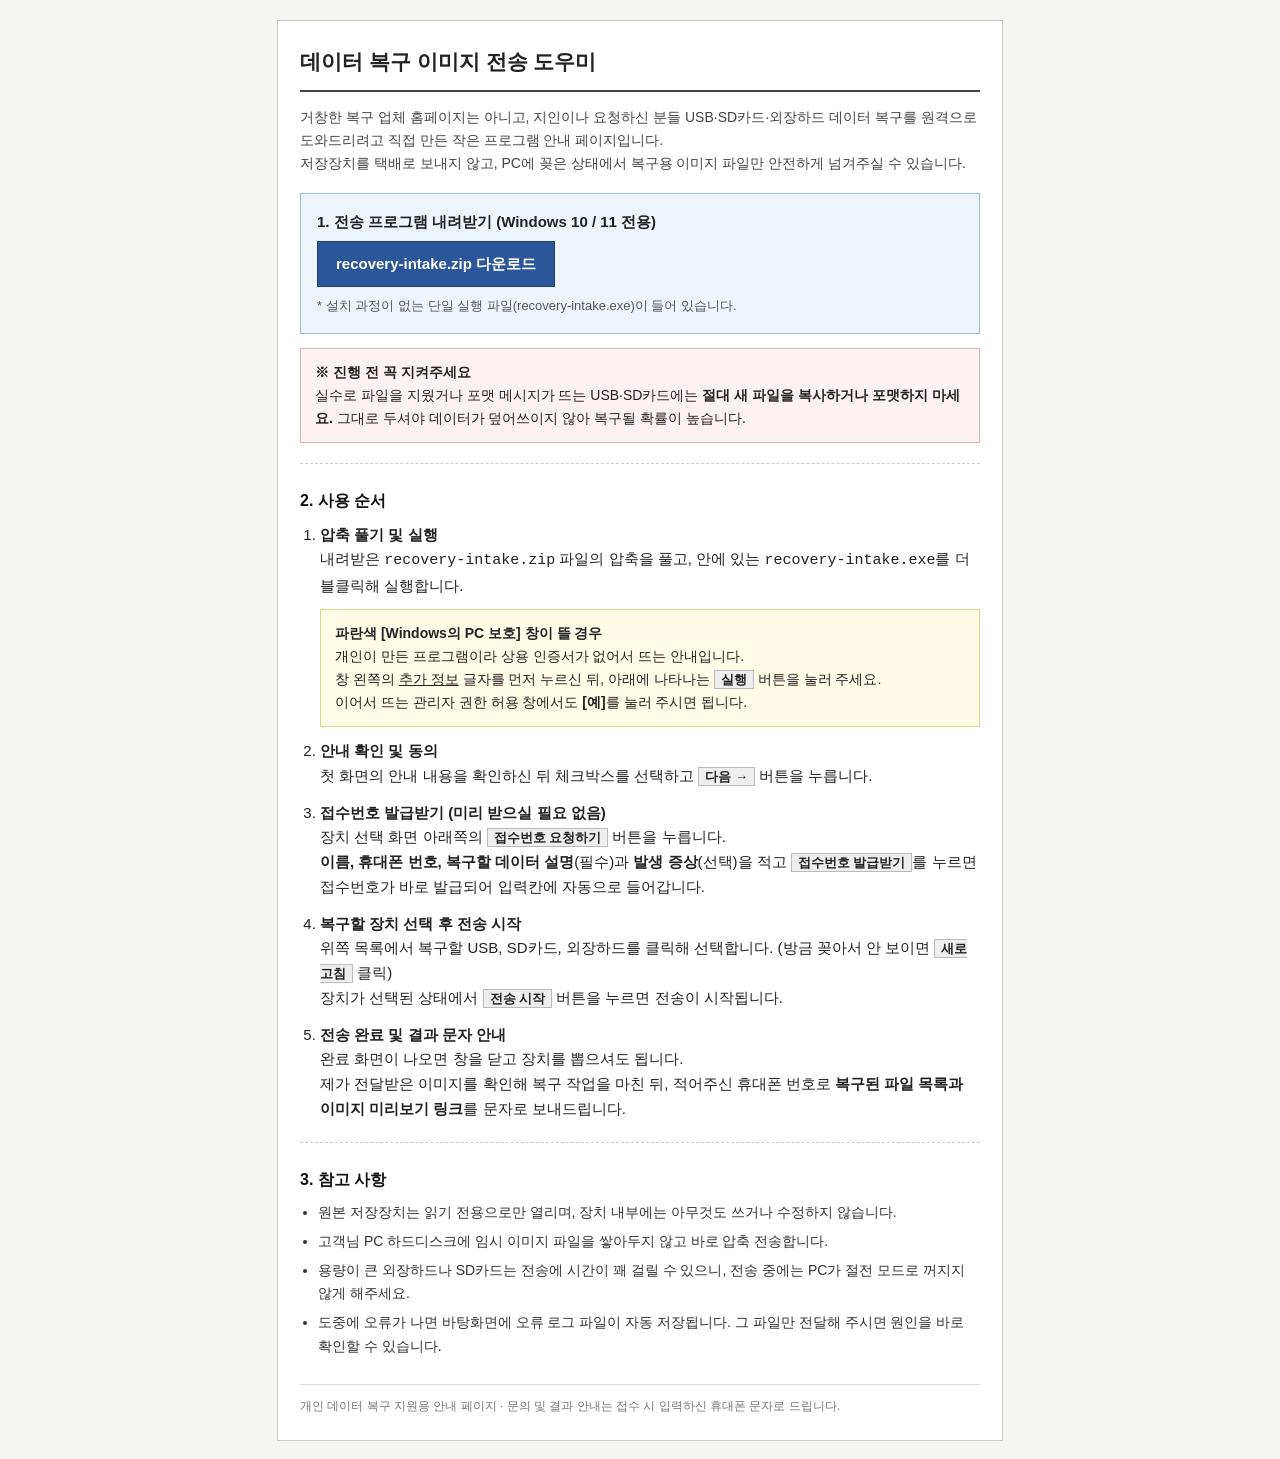
==== index.html @ f495b455 "Update index.html" ====
<!DOCTYPE html>
<html lang="ko">
<head>
  <meta charset="UTF-8">
  <meta name="viewport" content="width=device-width, initial-scale=1.0">
  <title>데이터 복구 이미지 전송 도우미 안내</title>
  <style>
    body {
      font-family: "Malgun Gothic", "맑은 고딕", Dotum, sans-serif;
      font-size: 15px;
      line-height: 1.65;
      color: #222222;
      background-color: #f4f4f0;
      margin: 0;
      padding: 20px 12px;
    }
    .wrap {
      max-width: 680px;
      margin: 0 auto;
      background-color: #ffffff;
      border: 1px solid #cccccc;
      padding: 24px 22px;
    }
    h1 {
      font-size: 21px;
      margin: 0 0 8px 0;
      padding-bottom: 10px;
      border-bottom: 2px solid #444444;
    }
    .intro {
      color: #444444;
      font-size: 14px;
      margin-bottom: 18px;
    }
    h2 {
      font-size: 16px;
      margin: 24px 0 8px 0;
      color: #111111;
    }
    hr {
      border: 0;
      border-top: 1px dashed #cccccc;
      margin: 20px 0;
    }
    .dl-box {
      background-color: #eef4fb;
      border: 1px solid #9dbce0;
      padding: 16px;
      margin: 14px 0;
    }
    .dl-btn {
      display: inline-block;
      background-color: #2b579a;
      color: #ffffff;
      text-decoration: none;
      font-weight: bold;
      padding: 10px 18px;
      border: 1px solid #1e3f72;
      margin-top: 6px;
    }
    .dl-btn:hover {
      background-color: #1e3f72;
    }
    .dl-meta {
      font-size: 13px;
      color: #555555;
      margin-top: 8px;
    }
    ol.steps {
      padding-left: 20px;
      margin: 8px 0;
    }
    ol.steps > li {
      margin-bottom: 12px;
    }
    .memo-box {
      background-color: #fffbe6;
      border: 1px solid #e0d38c;
      padding: 12px 14px;
      font-size: 14px;
      margin: 10px 0;
    }
    .warn-box {
      background-color: #fdf2f2;
      border: 1px solid #e0b4b4;
      padding: 12px 14px;
      font-size: 14px;
      margin: 12px 0;
    }
    .btn-name {
      background-color: #eeeeee;
      border: 1px solid #bbbbbb;
      padding: 1px 6px;
      font-size: 13px;
      font-weight: bold;
    }
    ul.notes {
      padding-left: 18px;
      margin: 6px 0;
      font-size: 14px;
      color: #333333;
    }
    ul.notes li {
      margin-bottom: 6px;
    }
    .footer {
      margin-top: 26px;
      padding-top: 12px;
      border-top: 1px solid #dddddd;
      font-size: 12px;
      color: #777777;
    }
  </style>
</head>
<body>
  <div class="wrap">
    <h1>데이터 복구 이미지 전송 도우미</h1>
    <p class="intro">
      거창한 복구 업체 홈페이지는 아니고, 지인이나 요청하신 분들 USB·SD카드·외장하드 데이터 복구를
      원격으로 도와드리려고 직접 만든 작은 프로그램 안내 페이지입니다.<br>
      저장장치를 택배로 보내지 않고, PC에 꽂은 상태에서 복구용 이미지 파일만 안전하게 넘겨주실 수 있습니다.
    </p>

    <div class="dl-box">
      <strong>1. 전송 프로그램 내려받기 (Windows 10 / 11 전용)</strong><br>
      <a id="download-link" class="dl-btn" href="#">recovery-intake.zip 다운로드</a>
      <div class="dl-meta">
        * 설치 과정이 없는 단일 실행 파일(recovery-intake.exe)이 들어 있습니다.
      </div>
    </div>

    <div class="warn-box">
      <strong>※ 진행 전 꼭 지켜주세요</strong><br>
      실수로 파일을 지웠거나 포맷 메시지가 뜨는 USB·SD카드에는 <strong>절대 새 파일을 복사하거나 포맷하지 마세요.</strong>
      그대로 두셔야 데이터가 덮어쓰이지 않아 복구될 확률이 높습니다.
    </div>

    <hr>

    <h2>2. 사용 순서</h2>
    <ol class="steps">
      <li>
        <strong>압축 풀기 및 실행</strong><br>
        내려받은 <code>recovery-intake.zip</code> 파일의 압축을 풀고, 안에 있는 <code>recovery-intake.exe</code>를 더블클릭해 실행합니다.
        <div class="memo-box">
          <strong>파란색 [Windows의 PC 보호] 창이 뜰 경우</strong><br>
          개인이 만든 프로그램이라 상용 인증서가 없어서 뜨는 안내입니다.<br>
          창 왼쪽의 <u>추가 정보</u> 글자를 먼저 누르신 뒤, 아래에 나타나는 <span class="btn-name">실행</span> 버튼을 눌러 주세요.<br>
          이어서 뜨는 관리자 권한 허용 창에서도 <strong>[예]</strong>를 눌러 주시면 됩니다.
        </div>
      </li>
      <li>
        <strong>안내 확인 및 동의</strong><br>
        첫 화면의 안내 내용을 확인하신 뒤 체크박스를 선택하고 <span class="btn-name">다음 →</span> 버튼을 누릅니다.
      </li>
      <li>
        <strong>접수번호 발급받기 (미리 받으실 필요 없음)</strong><br>
        장치 선택 화면 아래쪽의 <span class="btn-name">접수번호 요청하기</span> 버튼을 누릅니다.<br>
        <strong>이름, 휴대폰 번호, 복구할 데이터 설명</strong>(필수)과 <strong>발생 증상</strong>(선택)을 적고
        <span class="btn-name">접수번호 발급받기</span>를 누르면 접수번호가 바로 발급되어 입력칸에 자동으로 들어갑니다.
      </li>
      <li>
        <strong>복구할 장치 선택 후 전송 시작</strong><br>
        위쪽 목록에서 복구할 USB, SD카드, 외장하드를 클릭해 선택합니다. (방금 꽂아서 안 보이면 <span class="btn-name">새로고침</span> 클릭)<br>
        장치가 선택된 상태에서 <span class="btn-name">전송 시작</span> 버튼을 누르면 전송이 시작됩니다.
      </li>
      <li>
        <strong>전송 완료 및 결과 문자 안내</strong><br>
        완료 화면이 나오면 창을 닫고 장치를 뽑으셔도 됩니다.<br>
        제가 전달받은 이미지를 확인해 복구 작업을 마친 뒤, 적어주신 휴대폰 번호로
        <strong>복구된 파일 목록과 이미지 미리보기 링크</strong>를 문자로 보내드립니다.
      </li>
    </ol>

    <hr>

    <h2>3. 참고 사항</h2>
    <ul class="notes">
      <li>원본 저장장치는 읽기 전용으로만 열리며, 장치 내부에는 아무것도 쓰거나 수정하지 않습니다.</li>
      <li>고객님 PC 하드디스크에 임시 이미지 파일을 쌓아두지 않고 바로 압축 전송합니다.</li>
      <li>용량이 큰 외장하드나 SD카드는 전송에 시간이 꽤 걸릴 수 있으니, 전송 중에는 PC가 절전 모드로 꺼지지 않게 해주세요.</li>
      <li>도중에 오류가 나면 바탕화면에 오류 로그 파일이 자동 저장됩니다. 그 파일만 전달해 주시면 원인을 바로 확인할 수 있습니다.</li>
    </ul>

    <div class="footer">
      개인 데이터 복구 지원용 안내 페이지 · 문의 및 결과 안내는 접수 시 입력하신 휴대폰 문자로 드립니다.
    </div>
  </div>

  <script>
    // GitHub Releases 직링크 주소를 아래에 입력하세요.
    // releases/latest/download/recovery-intake.zip 형식을 쓰면 새 릴리즈를 올릴 때마다 자동 반영됩니다.
    const DOWNLOAD_URL = "https://github.com/whalsrb100/recovery-intake/release/recovery-intake.zip";

    const dlLink = document.getElementById("download-link");
    if (dlLink && DOWNLOAD_URL) {
      dlLink.href = DOWNLOAD_URL;
    }
  </script>
</body>
</html>
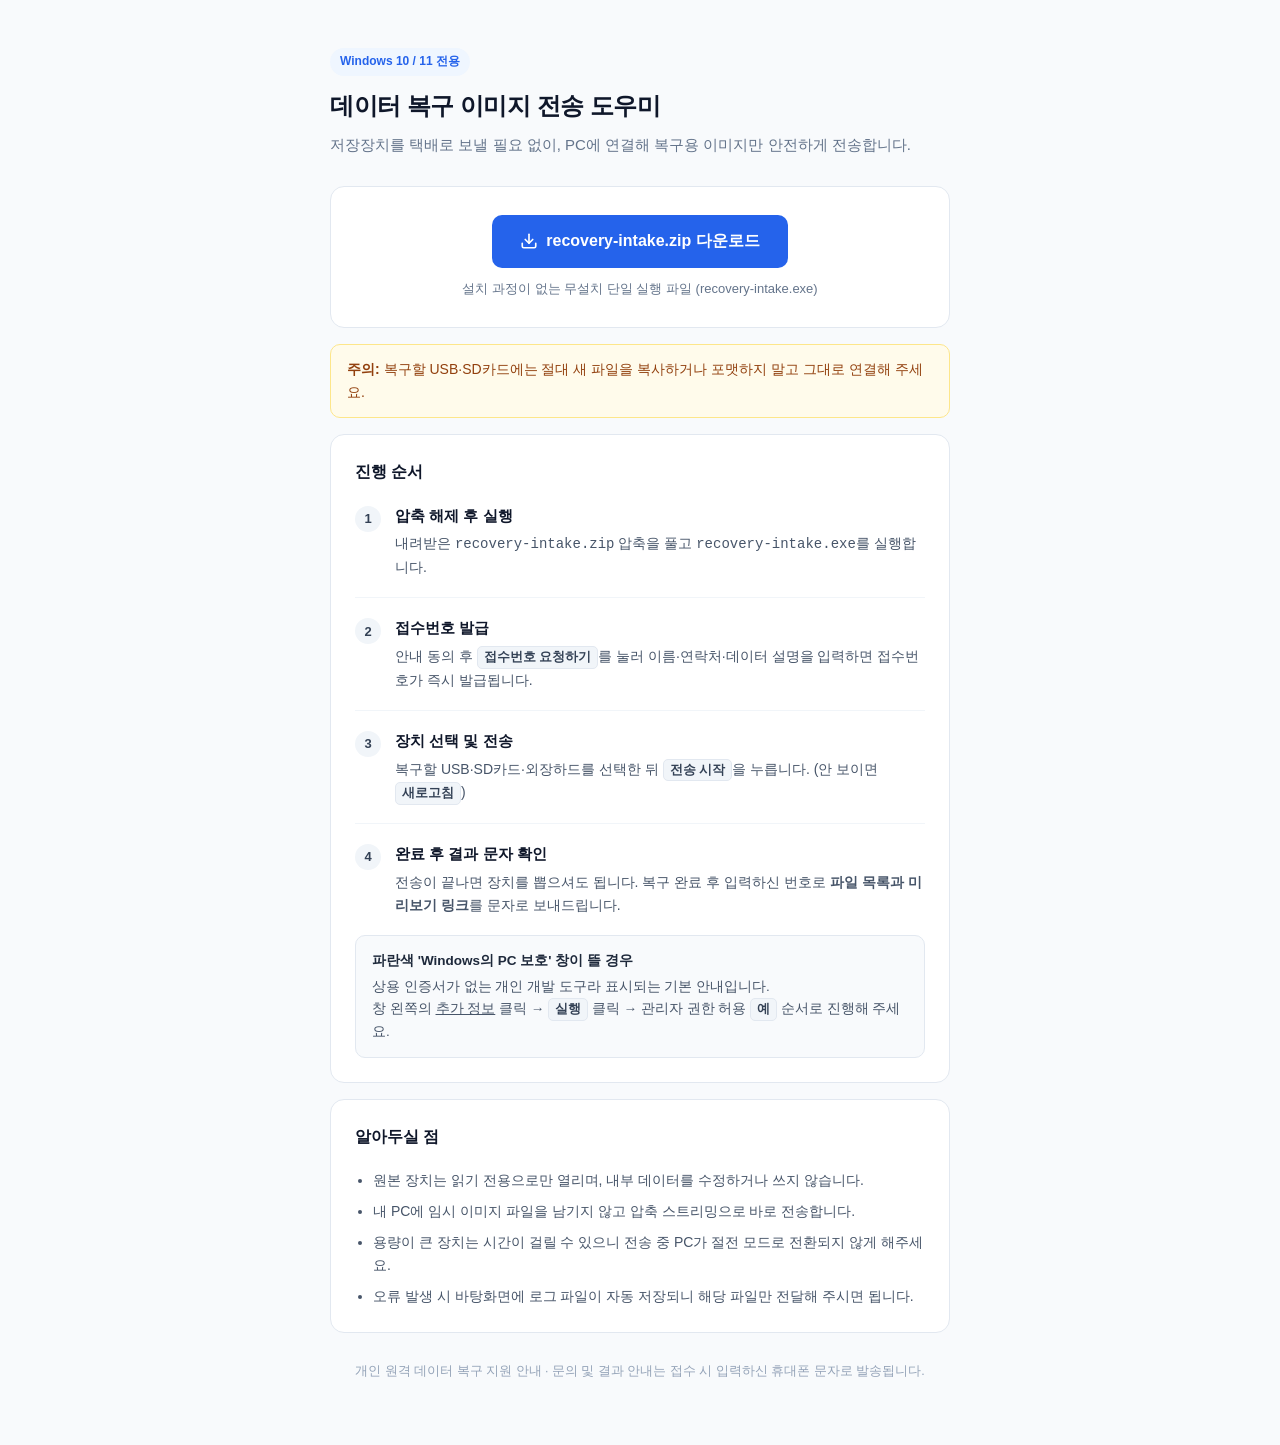
==== commit 48053047: "Update index.html" ====
--- a/index.html
+++ b/index.html
@@ -3,199 +3,87 @@
 <head>
   <meta charset="UTF-8">
   <meta name="viewport" content="width=device-width, initial-scale=1.0">
-  <title>데이터 복구 이미지 전송 도우미 안내</title>
-  <style>
-    body {
-      font-family: "Malgun Gothic", "맑은 고딕", Dotum, sans-serif;
-      font-size: 15px;
-      line-height: 1.65;
-      color: #222222;
-      background-color: #f4f4f0;
-      margin: 0;
-      padding: 20px 12px;
-    }
-    .wrap {
-      max-width: 680px;
-      margin: 0 auto;
-      background-color: #ffffff;
-      border: 1px solid #cccccc;
-      padding: 24px 22px;
-    }
-    h1 {
-      font-size: 21px;
-      margin: 0 0 8px 0;
-      padding-bottom: 10px;
-      border-bottom: 2px solid #444444;
-    }
-    .intro {
-      color: #444444;
-      font-size: 14px;
-      margin-bottom: 18px;
-    }
-    h2 {
-      font-size: 16px;
-      margin: 24px 0 8px 0;
-      color: #111111;
-    }
-    hr {
-      border: 0;
-      border-top: 1px dashed #cccccc;
-      margin: 20px 0;
-    }
-    .dl-box {
-      background-color: #eef4fb;
-      border: 1px solid #9dbce0;
-      padding: 16px;
-      margin: 14px 0;
-    }
-    .dl-btn {
-      display: inline-block;
-      background-color: #2b579a;
-      color: #ffffff;
-      text-decoration: none;
-      font-weight: bold;
-      padding: 10px 18px;
-      border: 1px solid #1e3f72;
-      margin-top: 6px;
-    }
-    .dl-btn:hover {
-      background-color: #1e3f72;
-    }
-    .dl-meta {
-      font-size: 13px;
-      color: #555555;
-      margin-top: 8px;
-    }
-    ol.steps {
-      padding-left: 20px;
-      margin: 8px 0;
-    }
-    ol.steps > li {
-      margin-bottom: 12px;
-    }
-    .memo-box {
-      background-color: #fffbe6;
-      border: 1px solid #e0d38c;
-      padding: 12px 14px;
-      font-size: 14px;
-      margin: 10px 0;
-    }
-    .warn-box {
-      background-color: #fdf2f2;
-      border: 1px solid #e0b4b4;
-      padding: 12px 14px;
-      font-size: 14px;
-      margin: 12px 0;
-    }
-    .btn-name {
-      background-color: #eeeeee;
-      border: 1px solid #bbbbbb;
-      padding: 1px 6px;
-      font-size: 13px;
-      font-weight: bold;
-    }
-    ul.notes {
-      padding-left: 18px;
-      margin: 6px 0;
-      font-size: 14px;
-      color: #333333;
-    }
-    ul.notes li {
-      margin-bottom: 6px;
-    }
-    .footer {
-      margin-top: 26px;
-      padding-top: 12px;
-      border-top: 1px solid #dddddd;
-      font-size: 12px;
-      color: #777777;
-    }
-  </style>
+  <title>데이터 복구 이미지 전송 도우미</title>
+  <link rel="stylesheet" href="style.css?v=1">
+  <script src="app.js?v=1" defer></script>
 </head>
 <body>
-  <div class="wrap">
-    <h1>데이터 복구 이미지 전송 도우미</h1>
-    <p class="intro">
-      거창한 복구 업체 홈페이지는 아니고, 지인이나 요청하신 분들 USB·SD카드·외장하드 데이터 복구를
-      원격으로 도와드리려고 직접 만든 작은 프로그램 안내 페이지입니다.<br>
-      저장장치를 택배로 보내지 않고, PC에 꽂은 상태에서 복구용 이미지 파일만 안전하게 넘겨주실 수 있습니다.
-    </p>
+  <div class="container">
+    <header class="header">
+      <span class="badge">Windows 10 / 11 전용</span>
+      <h1>데이터 복구 이미지 전송 도우미</h1>
+      <p class="subtitle">저장장치를 택배로 보낼 필요 없이, PC에 연결해 복구용 이미지만 안전하게 전송합니다.</p>
+    </header>
 
-    <div class="dl-box">
-      <strong>1. 전송 프로그램 내려받기 (Windows 10 / 11 전용)</strong><br>
-      <a id="download-link" class="dl-btn" href="#">recovery-intake.zip 다운로드</a>
-      <div class="dl-meta">
-        * 설치 과정이 없는 단일 실행 파일(recovery-intake.exe)이 들어 있습니다.
-      </div>
+    <section class="card dl-card">
+      <a id="download-link" class="dl-btn" href="#">
+        <svg width="18" height="18" viewBox="0 0 24 24" fill="none" stroke="currentColor" stroke-width="2.2" stroke-linecap="round" stroke-linejoin="round">
+          <path d="M21 15v4a2 2 0 0 1-2 2H5a2 2 0 0 1-2-2v-4"/>
+          <polyline points="7 10 12 15 17 10"/>
+          <line x1="12" y1="15" x2="12" y2="3"/>
+        </svg>
+        recovery-intake.zip 다운로드
+      </a>
+      <div class="dl-meta">설치 과정이 없는 무설치 단일 실행 파일 (recovery-intake.exe)</div>
+    </section>
+
+    <div class="notice">
+      <strong>주의:</strong> 복구할 USB·SD카드에는 절대 새 파일을 복사하거나 포맷하지 말고 그대로 연결해 주세요.
     </div>
 
-    <div class="warn-box">
-      <strong>※ 진행 전 꼭 지켜주세요</strong><br>
-      실수로 파일을 지웠거나 포맷 메시지가 뜨는 USB·SD카드에는 <strong>절대 새 파일을 복사하거나 포맷하지 마세요.</strong>
-      그대로 두셔야 데이터가 덮어쓰이지 않아 복구될 확률이 높습니다.
-    </div>
+    <section class="card">
+      <h2>진행 순서</h2>
+      <ol class="step-list">
+        <li class="step-item">
+          <span class="step-num">1</span>
+          <div class="step-body">
+            <div class="step-title">압축 해제 후 실행</div>
+            <p class="step-desc">내려받은 <code>recovery-intake.zip</code> 압축을 풀고 <code>recovery-intake.exe</code>를 실행합니다.</p>
+          </div>
+        </li>
+        <li class="step-item">
+          <span class="step-num">2</span>
+          <div class="step-body">
+            <div class="step-title">접수번호 발급</div>
+            <p class="step-desc">안내 동의 후 <span class="key">접수번호 요청하기</span>를 눌러 이름·연락처·데이터 설명을 입력하면 접수번호가 즉시 발급됩니다.</p>
+          </div>
+        </li>
+        <li class="step-item">
+          <span class="step-num">3</span>
+          <div class="step-body">
+            <div class="step-title">장치 선택 및 전송</div>
+            <p class="step-desc">복구할 USB·SD카드·외장하드를 선택한 뒤 <span class="key">전송 시작</span>을 누릅니다. (안 보이면 <span class="key">새로고침</span>)</p>
+          </div>
+        </li>
+        <li class="step-item">
+          <span class="step-num">4</span>
+          <div class="step-body">
+            <div class="step-title">완료 후 결과 문자 확인</div>
+            <p class="step-desc">전송이 끝나면 장치를 뽑으셔도 됩니다. 복구 완료 후 입력하신 번호로 <strong>파일 목록과 미리보기 링크</strong>를 문자로 보내드립니다.</p>
+          </div>
+        </li>
+      </ol>
 
-    <hr>
+      <div class="help-box">
+        <strong>파란색 'Windows의 PC 보호' 창이 뜰 경우</strong>
+        상용 인증서가 없는 개인 개발 도구라 표시되는 기본 안내입니다.<br>
+        창 왼쪽의 <u>추가 정보</u> 클릭 → <span class="key">실행</span> 클릭 → 관리자 권한 허용 <span class="key">예</span> 순서로 진행해 주세요.
+      </div>
+    </section>
 
-    <h2>2. 사용 순서</h2>
-    <ol class="steps">
-      <li>
-        <strong>압축 풀기 및 실행</strong><br>
-        내려받은 <code>recovery-intake.zip</code> 파일의 압축을 풀고, 안에 있는 <code>recovery-intake.exe</code>를 더블클릭해 실행합니다.
-        <div class="memo-box">
-          <strong>파란색 [Windows의 PC 보호] 창이 뜰 경우</strong><br>
-          개인이 만든 프로그램이라 상용 인증서가 없어서 뜨는 안내입니다.<br>
-          창 왼쪽의 <u>추가 정보</u> 글자를 먼저 누르신 뒤, 아래에 나타나는 <span class="btn-name">실행</span> 버튼을 눌러 주세요.<br>
-          이어서 뜨는 관리자 권한 허용 창에서도 <strong>[예]</strong>를 눌러 주시면 됩니다.
-        </div>
-      </li>
-      <li>
-        <strong>안내 확인 및 동의</strong><br>
-        첫 화면의 안내 내용을 확인하신 뒤 체크박스를 선택하고 <span class="btn-name">다음 →</span> 버튼을 누릅니다.
-      </li>
-      <li>
-        <strong>접수번호 발급받기 (미리 받으실 필요 없음)</strong><br>
-        장치 선택 화면 아래쪽의 <span class="btn-name">접수번호 요청하기</span> 버튼을 누릅니다.<br>
-        <strong>이름, 휴대폰 번호, 복구할 데이터 설명</strong>(필수)과 <strong>발생 증상</strong>(선택)을 적고
-        <span class="btn-name">접수번호 발급받기</span>를 누르면 접수번호가 바로 발급되어 입력칸에 자동으로 들어갑니다.
-      </li>
-      <li>
-        <strong>복구할 장치 선택 후 전송 시작</strong><br>
-        위쪽 목록에서 복구할 USB, SD카드, 외장하드를 클릭해 선택합니다. (방금 꽂아서 안 보이면 <span class="btn-name">새로고침</span> 클릭)<br>
-        장치가 선택된 상태에서 <span class="btn-name">전송 시작</span> 버튼을 누르면 전송이 시작됩니다.
-      </li>
-      <li>
-        <strong>전송 완료 및 결과 문자 안내</strong><br>
-        완료 화면이 나오면 창을 닫고 장치를 뽑으셔도 됩니다.<br>
-        제가 전달받은 이미지를 확인해 복구 작업을 마친 뒤, 적어주신 휴대폰 번호로
-        <strong>복구된 파일 목록과 이미지 미리보기 링크</strong>를 문자로 보내드립니다.
-      </li>
-    </ol>
+    <section class="card">
+      <h2>알아두실 점</h2>
+      <ul class="info-list">
+        <li>원본 장치는 읽기 전용으로만 열리며, 내부 데이터를 수정하거나 쓰지 않습니다.</li>
+        <li>내 PC에 임시 이미지 파일을 남기지 않고 압축 스트리밍으로 바로 전송합니다.</li>
+        <li>용량이 큰 장치는 시간이 걸릴 수 있으니 전송 중 PC가 절전 모드로 전환되지 않게 해주세요.</li>
+        <li>오류 발생 시 바탕화면에 로그 파일이 자동 저장되니 해당 파일만 전달해 주시면 됩니다.</li>
+      </ul>
+    </section>
 
-    <hr>
-
-    <h2>3. 참고 사항</h2>
-    <ul class="notes">
-      <li>원본 저장장치는 읽기 전용으로만 열리며, 장치 내부에는 아무것도 쓰거나 수정하지 않습니다.</li>
-      <li>고객님 PC 하드디스크에 임시 이미지 파일을 쌓아두지 않고 바로 압축 전송합니다.</li>
-      <li>용량이 큰 외장하드나 SD카드는 전송에 시간이 꽤 걸릴 수 있으니, 전송 중에는 PC가 절전 모드로 꺼지지 않게 해주세요.</li>
-      <li>도중에 오류가 나면 바탕화면에 오류 로그 파일이 자동 저장됩니다. 그 파일만 전달해 주시면 원인을 바로 확인할 수 있습니다.</li>
-    </ul>
-
-    <div class="footer">
-      개인 데이터 복구 지원용 안내 페이지 · 문의 및 결과 안내는 접수 시 입력하신 휴대폰 문자로 드립니다.
-    </div>
+    <footer class="footer">
+      개인 원격 데이터 복구 지원 안내 · 문의 및 결과 안내는 접수 시 입력하신 휴대폰 문자로 발송됩니다.
+    </footer>
   </div>
-
-  <script>
-    // GitHub Releases 직링크 주소를 아래에 입력하세요.
-    // releases/latest/download/recovery-intake.zip 형식을 쓰면 새 릴리즈를 올릴 때마다 자동 반영됩니다.
-    const DOWNLOAD_URL = "https://github.com/whalsrb100/recovery-intake/release/recovery-intake.zip";
-
-    const dlLink = document.getElementById("download-link");
-    if (dlLink && DOWNLOAD_URL) {
-      dlLink.href = DOWNLOAD_URL;
-    }
-  </script>
 </body>
 </html>
--- a/style.css
+++ b/style.css
@@ -0,0 +1,196 @@
+* {
+  box-sizing: border-box;
+}
+body {
+  margin: 0;
+  padding: 48px 16px 64px;
+  background-color: #f8fafc;
+  color: #1e293b;
+  font-family: -apple-system, BlinkMacSystemFont, "Pretendard", "Malgun Gothic", "맑은 고딕", sans-serif;
+  font-size: 15px;
+  line-height: 1.65;
+  -webkit-font-smoothing: antialiased;
+}
+.container {
+  max-width: 620px;
+  margin: 0 auto;
+}
+
+/* 상단 타이틀 영역 */
+.header {
+  margin-bottom: 28px;
+}
+.badge {
+  display: inline-block;
+  font-size: 12px;
+  font-weight: 600;
+  color: #2563eb;
+  background-color: #eff6ff;
+  padding: 4px 10px;
+  border-radius: 999px;
+  margin-bottom: 10px;
+}
+h1 {
+  margin: 0 0 8px;
+  font-size: 24px;
+  font-weight: 700;
+  letter-spacing: -0.02em;
+  color: #0f172a;
+}
+.subtitle {
+  margin: 0;
+  font-size: 15px;
+  color: #64748b;
+}
+
+/* 공통 카드 */
+.card {
+  background-color: #ffffff;
+  border: 1px solid #e2e8f0;
+  border-radius: 14px;
+  padding: 24px;
+  margin-bottom: 16px;
+}
+
+/* 다운로드 영역 */
+.dl-card {
+  text-align: center;
+  padding: 28px 24px;
+}
+.dl-btn {
+  display: inline-flex;
+  align-items: center;
+  justify-content: center;
+  gap: 8px;
+  background-color: #2563eb;
+  color: #ffffff;
+  text-decoration: none;
+  font-size: 16px;
+  font-weight: 600;
+  padding: 13px 28px;
+  border-radius: 10px;
+  transition: background-color 0.15s ease;
+}
+.dl-btn:hover {
+  background-color: #1d4ed8;
+}
+.dl-meta {
+  margin-top: 10px;
+  font-size: 13px;
+  color: #64748b;
+}
+
+/* 주의사항 1줄 배너 */
+.notice {
+  background-color: #fffbeb;
+  border: 1px solid #fde68a;
+  color: #92400e;
+  border-radius: 10px;
+  padding: 13px 16px;
+  font-size: 14px;
+  margin-bottom: 16px;
+}
+.notice strong {
+  font-weight: 700;
+}
+
+/* 섹션 제목 */
+h2 {
+  margin: 0 0 18px;
+  font-size: 16px;
+  font-weight: 700;
+  color: #0f172a;
+}
+
+/* 단계 리스트 */
+.step-list {
+  list-style: none;
+  margin: 0;
+  padding: 0;
+}
+.step-item {
+  display: flex;
+  gap: 14px;
+  padding-bottom: 18px;
+  margin-bottom: 18px;
+  border-bottom: 1px solid #f1f5f9;
+}
+.step-item:last-child {
+  padding-bottom: 0;
+  margin-bottom: 0;
+  border-bottom: none;
+}
+.step-num {
+  flex-shrink: 0;
+  width: 26px;
+  height: 26px;
+  border-radius: 50%;
+  background-color: #f1f5f9;
+  color: #334155;
+  font-size: 13px;
+  font-weight: 700;
+  display: flex;
+  align-items: center;
+  justify-content: center;
+  margin-top: 2px;
+}
+.step-body {
+  flex: 1;
+}
+.step-title {
+  font-weight: 600;
+  color: #0f172a;
+  margin-bottom: 4px;
+}
+.step-desc {
+  margin: 0;
+  font-size: 14px;
+  color: #475569;
+}
+.key {
+  display: inline-block;
+  background-color: #f1f5f9;
+  border: 1px solid #e2e8f0;
+  border-radius: 5px;
+  padding: 0 6px;
+  font-size: 12.5px;
+  font-weight: 600;
+  color: #334155;
+}
+
+/* SmartScreen 안내 */
+.help-box {
+  background-color: #f8fafc;
+  border: 1px solid #e2e8f0;
+  border-radius: 10px;
+  padding: 14px 16px;
+  margin-top: 18px;
+  font-size: 13.5px;
+  color: #475569;
+}
+.help-box strong {
+  display: block;
+  color: #1e293b;
+  margin-bottom: 4px;
+}
+
+/* 참고 사항 */
+.info-list {
+  margin: 0;
+  padding-left: 18px;
+  font-size: 14px;
+  color: #475569;
+}
+.info-list li {
+  margin-bottom: 8px;
+}
+.info-list li:last-child {
+  margin-bottom: 0;
+}
+
+.footer {
+  text-align: center;
+  margin-top: 28px;
+  font-size: 12.5px;
+  color: #94a3b8;
+}
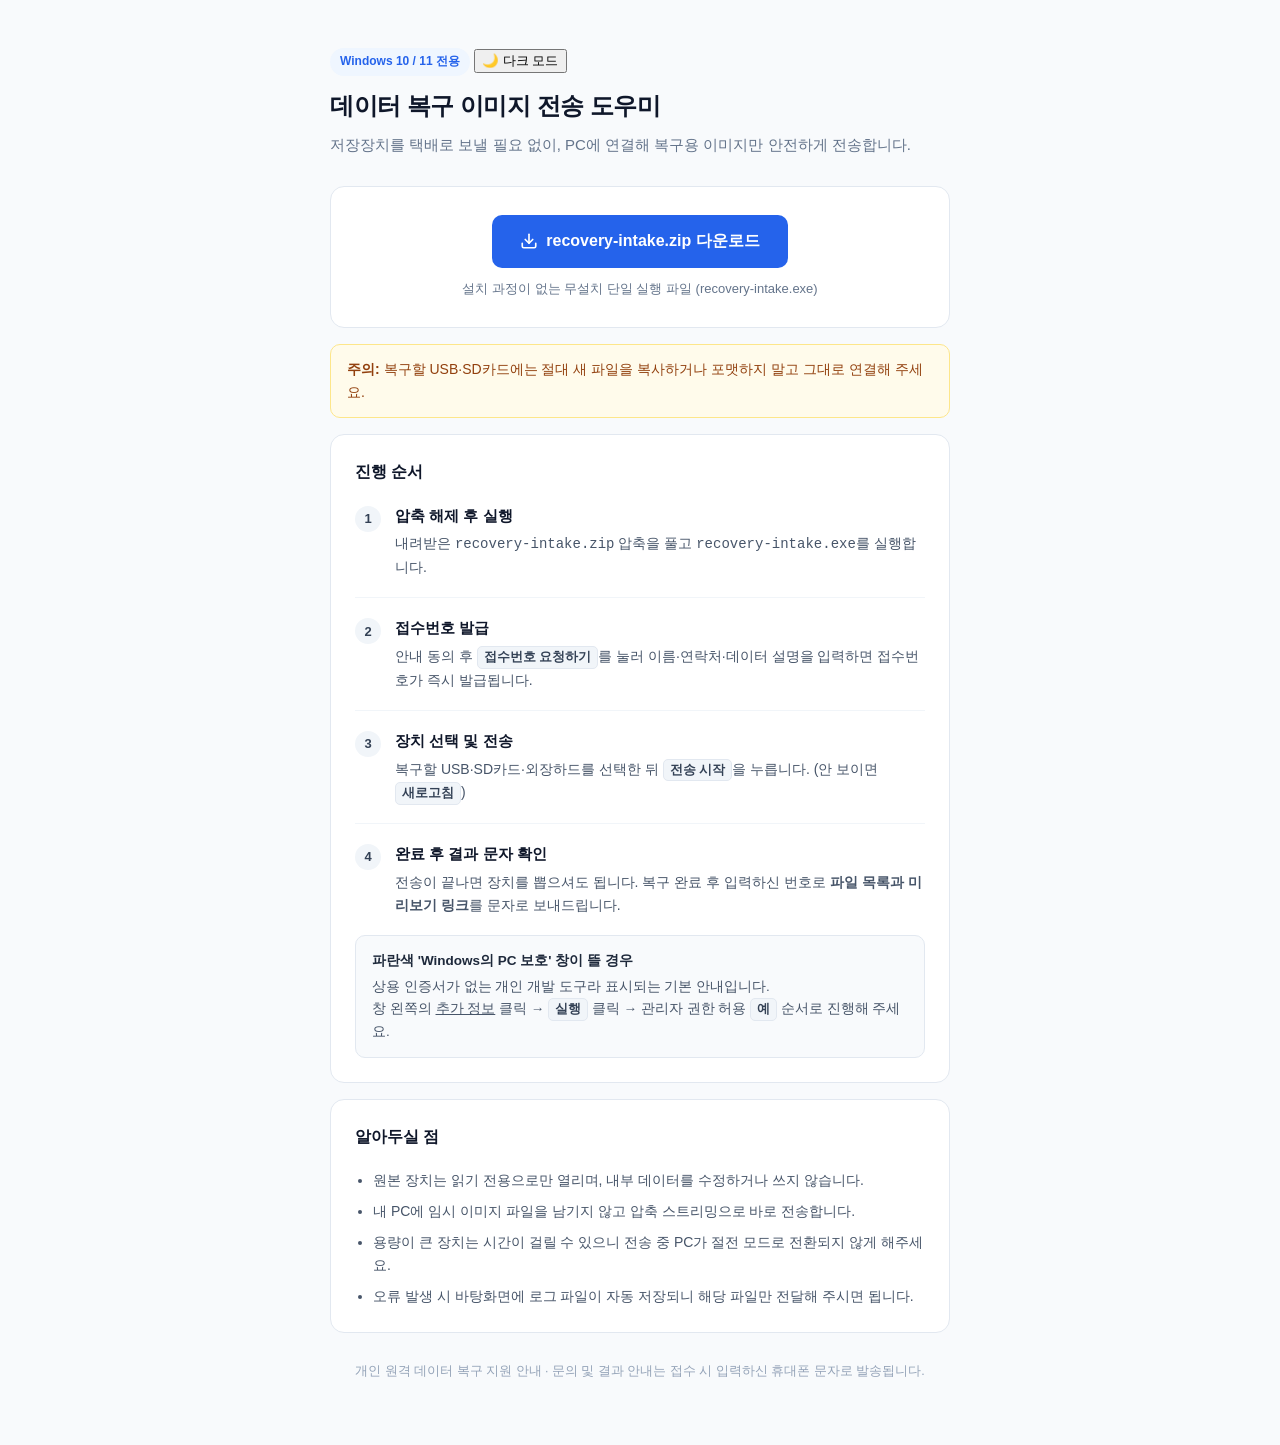
==== commit 2a8d859e: "Update index.html with new styles and theme toggle Updated stylesheet and script versions to v2. Add" ====
--- a/index.html
+++ b/index.html
@@ -4,13 +4,16 @@
   <meta charset="UTF-8">
   <meta name="viewport" content="width=device-width, initial-scale=1.0">
   <title>데이터 복구 이미지 전송 도우미</title>
-  <link rel="stylesheet" href="style.css?v=1">
-  <script src="app.js?v=1" defer></script>
+  <link rel="stylesheet" href="style.css?v=2">
+  <script src="app.js?v=2" defer></script>
 </head>
 <body>
   <div class="container">
     <header class="header">
-      <span class="badge">Windows 10 / 11 전용</span>
+      <div class="header-top">
+        <span class="badge">Windows 10 / 11 전용</span>
+        <button id="theme-toggle" class="theme-btn" type="button" aria-label="테마 변경">🌙 다크 모드</button>
+      </div>
       <h1>데이터 복구 이미지 전송 도우미</h1>
       <p class="subtitle">저장장치를 택배로 보낼 필요 없이, PC에 연결해 복구용 이미지만 안전하게 전송합니다.</p>
     </header>
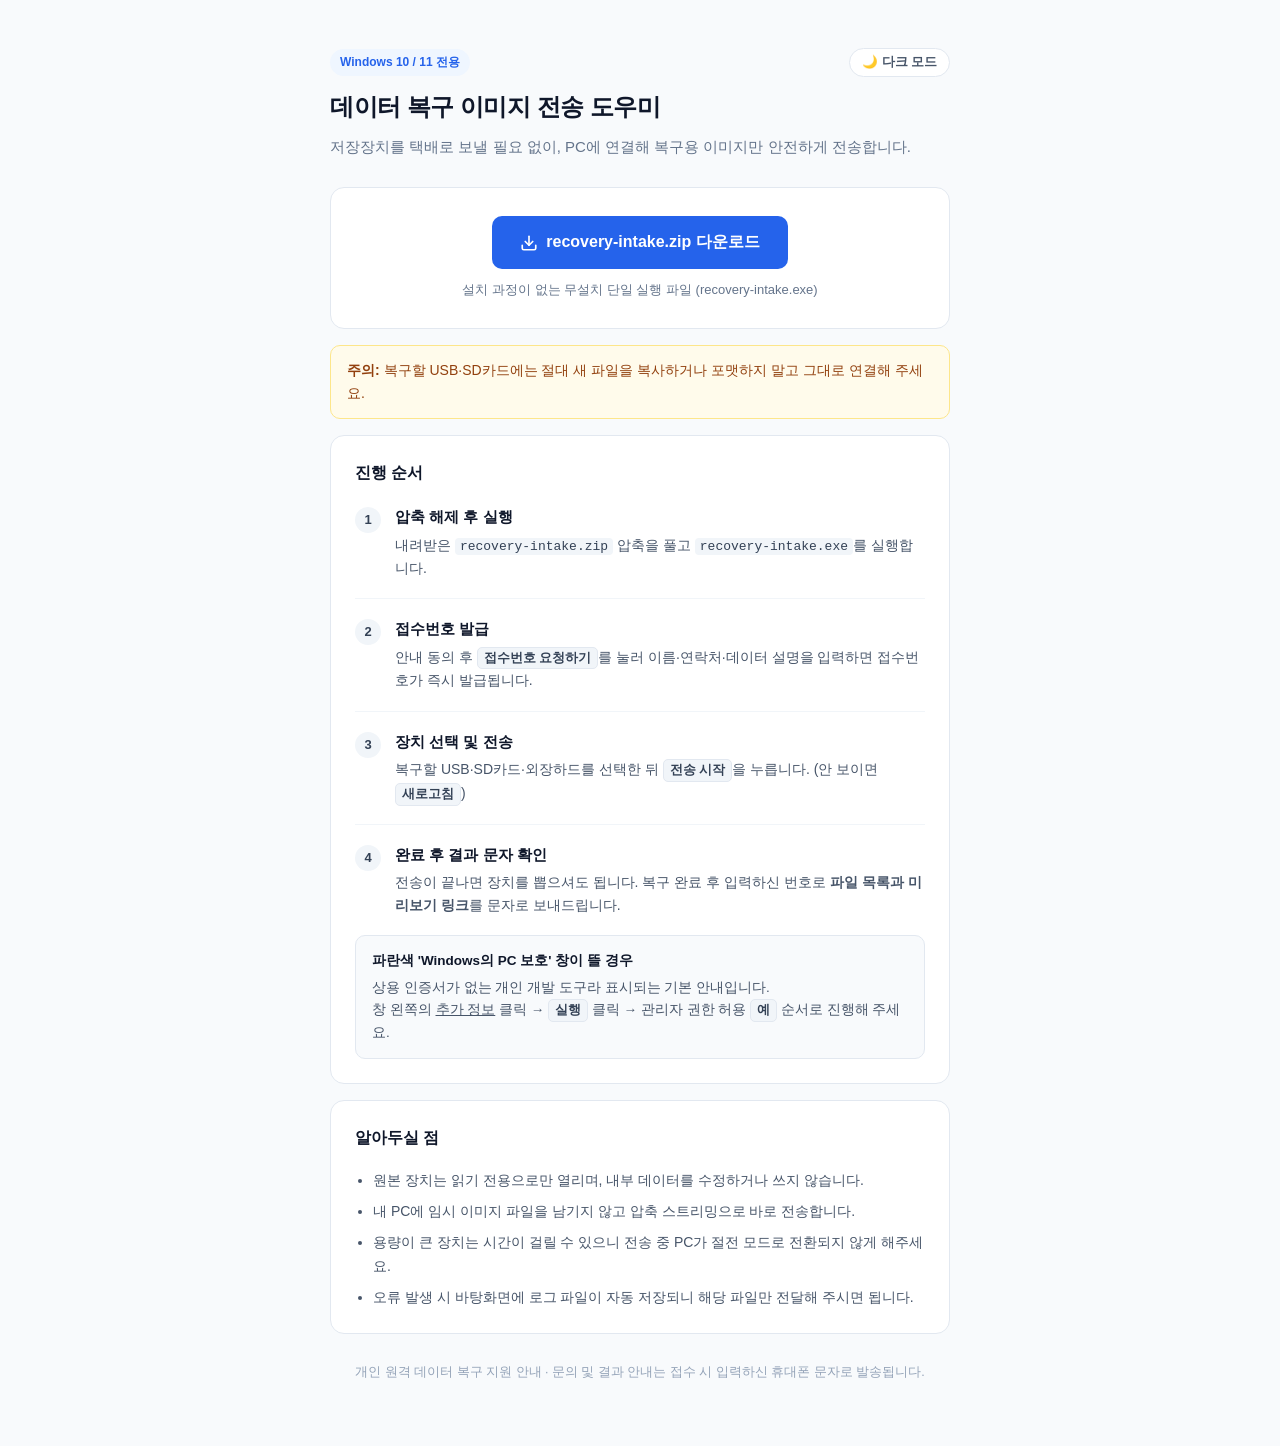
==== commit d4a5e4ed: "Update title in index.html for clarity" ====
--- a/index.html
+++ b/index.html
@@ -3,7 +3,7 @@
 <head>
   <meta charset="UTF-8">
   <meta name="viewport" content="width=device-width, initial-scale=1.0">
-  <title>데이터 복구 이미지 전송 도우미</title>
+  <title>데이터 복구 접수 프로그램 다운로드 페이지</title>
   <link rel="stylesheet" href="style.css?v=2">
   <script src="app.js?v=2" defer></script>
 </head>
--- a/style.css
+++ b/style.css
@@ -1,55 +1,124 @@
+:root {
+  --bg: #f8fafc;
+  --card-bg: #ffffff;
+  --border: #e2e8f0;
+  --divider: #f1f5f9;
+  --text-primary: #0f172a;
+  --text-body: #1e293b;
+  --text-secondary: #475569;
+  --text-muted: #64748b;
+  --text-footer: #94a3b8;
+  --accent: #2563eb;
+  --accent-hover: #1d4ed8;
+  --badge-bg: #eff6ff;
+  --badge-text: #2563eb;
+  --chip-bg: #f1f5f9;
+  --chip-text: #334155;
+  --help-bg: #f8fafc;
+  --notice-bg: #fffbeb;
+  --notice-border: #fde68a;
+  --notice-text: #92400e;
+}
+
+[data-theme="dark"] {
+  --bg: #0f172a;
+  --card-bg: #1e293b;
+  --border: #334155;
+  --divider: #293548;
+  --text-primary: #f8fafc;
+  --text-body: #e2e8f0;
+  --text-secondary: #cbd5e1;
+  --text-muted: #94a3b8;
+  --text-footer: #64748b;
+  --accent: #3b82f6;
+  --accent-hover: #2563eb;
+  --badge-bg: rgba(59, 130, 246, 0.16);
+  --badge-text: #60a5fa;
+  --chip-bg: #334155;
+  --chip-text: #e2e8f0;
+  --help-bg: #162032;
+  --notice-bg: rgba(245, 158, 11, 0.12);
+  --notice-border: rgba(245, 158, 11, 0.35);
+  --notice-text: #fcd34d;
+}
+
 * {
   box-sizing: border-box;
 }
 body {
   margin: 0;
   padding: 48px 16px 64px;
-  background-color: #f8fafc;
-  color: #1e293b;
+  background-color: var(--bg);
+  color: var(--text-body);
   font-family: -apple-system, BlinkMacSystemFont, "Pretendard", "Malgun Gothic", "맑은 고딕", sans-serif;
   font-size: 15px;
   line-height: 1.65;
   -webkit-font-smoothing: antialiased;
+  transition: background-color 0.2s ease, color 0.2s ease;
 }
 .container {
   max-width: 620px;
   margin: 0 auto;
 }
 
-/* 상단 타이틀 영역 */
+/* 상단 타이틀 및 테마 버튼 */
 .header {
   margin-bottom: 28px;
+}
+.header-top {
+  display: flex;
+  align-items: center;
+  justify-content: space-between;
+  gap: 12px;
+  margin-bottom: 10px;
 }
 .badge {
   display: inline-block;
   font-size: 12px;
   font-weight: 600;
-  color: #2563eb;
-  background-color: #eff6ff;
+  color: var(--badge-text);
+  background-color: var(--badge-bg);
   padding: 4px 10px;
   border-radius: 999px;
-  margin-bottom: 10px;
+}
+.theme-btn {
+  appearance: none;
+  background-color: var(--card-bg);
+  color: var(--text-secondary);
+  border: 1px solid var(--border);
+  border-radius: 999px;
+  padding: 5px 12px;
+  font-family: inherit;
+  font-size: 12.5px;
+  font-weight: 600;
+  cursor: pointer;
+  transition: background-color 0.15s ease, border-color 0.15s ease, color 0.15s ease;
+}
+.theme-btn:hover {
+  border-color: var(--accent);
+  color: var(--text-primary);
 }
 h1 {
   margin: 0 0 8px;
   font-size: 24px;
   font-weight: 700;
   letter-spacing: -0.02em;
-  color: #0f172a;
+  color: var(--text-primary);
 }
 .subtitle {
   margin: 0;
   font-size: 15px;
-  color: #64748b;
+  color: var(--text-muted);
 }
 
 /* 공통 카드 */
 .card {
-  background-color: #ffffff;
-  border: 1px solid #e2e8f0;
+  background-color: var(--card-bg);
+  border: 1px solid var(--border);
   border-radius: 14px;
   padding: 24px;
   margin-bottom: 16px;
+  transition: background-color 0.2s ease, border-color 0.2s ease;
 }
 
 /* 다운로드 영역 */
@@ -62,7 +131,7 @@
   align-items: center;
   justify-content: center;
   gap: 8px;
-  background-color: #2563eb;
+  background-color: var(--accent);
   color: #ffffff;
   text-decoration: none;
   font-size: 16px;
@@ -72,19 +141,19 @@
   transition: background-color 0.15s ease;
 }
 .dl-btn:hover {
-  background-color: #1d4ed8;
+  background-color: var(--accent-hover);
 }
 .dl-meta {
   margin-top: 10px;
   font-size: 13px;
-  color: #64748b;
-}
-
-/* 주의사항 1줄 배너 */
+  color: var(--text-muted);
+}
+
+/* 주의사항 배너 */
 .notice {
-  background-color: #fffbeb;
-  border: 1px solid #fde68a;
-  color: #92400e;
+  background-color: var(--notice-bg);
+  border: 1px solid var(--notice-border);
+  color: var(--notice-text);
   border-radius: 10px;
   padding: 13px 16px;
   font-size: 14px;
@@ -99,7 +168,7 @@
   margin: 0 0 18px;
   font-size: 16px;
   font-weight: 700;
-  color: #0f172a;
+  color: var(--text-primary);
 }
 
 /* 단계 리스트 */
@@ -113,7 +182,7 @@
   gap: 14px;
   padding-bottom: 18px;
   margin-bottom: 18px;
-  border-bottom: 1px solid #f1f5f9;
+  border-bottom: 1px solid var(--divider);
 }
 .step-item:last-child {
   padding-bottom: 0;
@@ -125,8 +194,8 @@
   width: 26px;
   height: 26px;
   border-radius: 50%;
-  background-color: #f1f5f9;
-  color: #334155;
+  background-color: var(--chip-bg);
+  color: var(--chip-text);
   font-size: 13px;
   font-weight: 700;
   display: flex;
@@ -139,38 +208,46 @@
 }
 .step-title {
   font-weight: 600;
-  color: #0f172a;
+  color: var(--text-primary);
   margin-bottom: 4px;
 }
 .step-desc {
   margin: 0;
   font-size: 14px;
-  color: #475569;
+  color: var(--text-secondary);
+}
+code {
+  font-family: ui-monospace, SFMono-Regular, Menlo, Consolas, monospace;
+  font-size: 13px;
+  background-color: var(--chip-bg);
+  color: var(--chip-text);
+  padding: 1px 5px;
+  border-radius: 4px;
 }
 .key {
   display: inline-block;
-  background-color: #f1f5f9;
-  border: 1px solid #e2e8f0;
+  background-color: var(--chip-bg);
+  border: 1px solid var(--border);
   border-radius: 5px;
   padding: 0 6px;
   font-size: 12.5px;
   font-weight: 600;
-  color: #334155;
+  color: var(--chip-text);
 }
 
 /* SmartScreen 안내 */
 .help-box {
-  background-color: #f8fafc;
-  border: 1px solid #e2e8f0;
+  background-color: var(--help-bg);
+  border: 1px solid var(--border);
   border-radius: 10px;
   padding: 14px 16px;
   margin-top: 18px;
   font-size: 13.5px;
-  color: #475569;
+  color: var(--text-secondary);
 }
 .help-box strong {
   display: block;
-  color: #1e293b;
+  color: var(--text-primary);
   margin-bottom: 4px;
 }
 
@@ -179,7 +256,7 @@
   margin: 0;
   padding-left: 18px;
   font-size: 14px;
-  color: #475569;
+  color: var(--text-secondary);
 }
 .info-list li {
   margin-bottom: 8px;
@@ -192,5 +269,5 @@
   text-align: center;
   margin-top: 28px;
   font-size: 12.5px;
-  color: #94a3b8;
-}
+  color: var(--text-footer);
+}
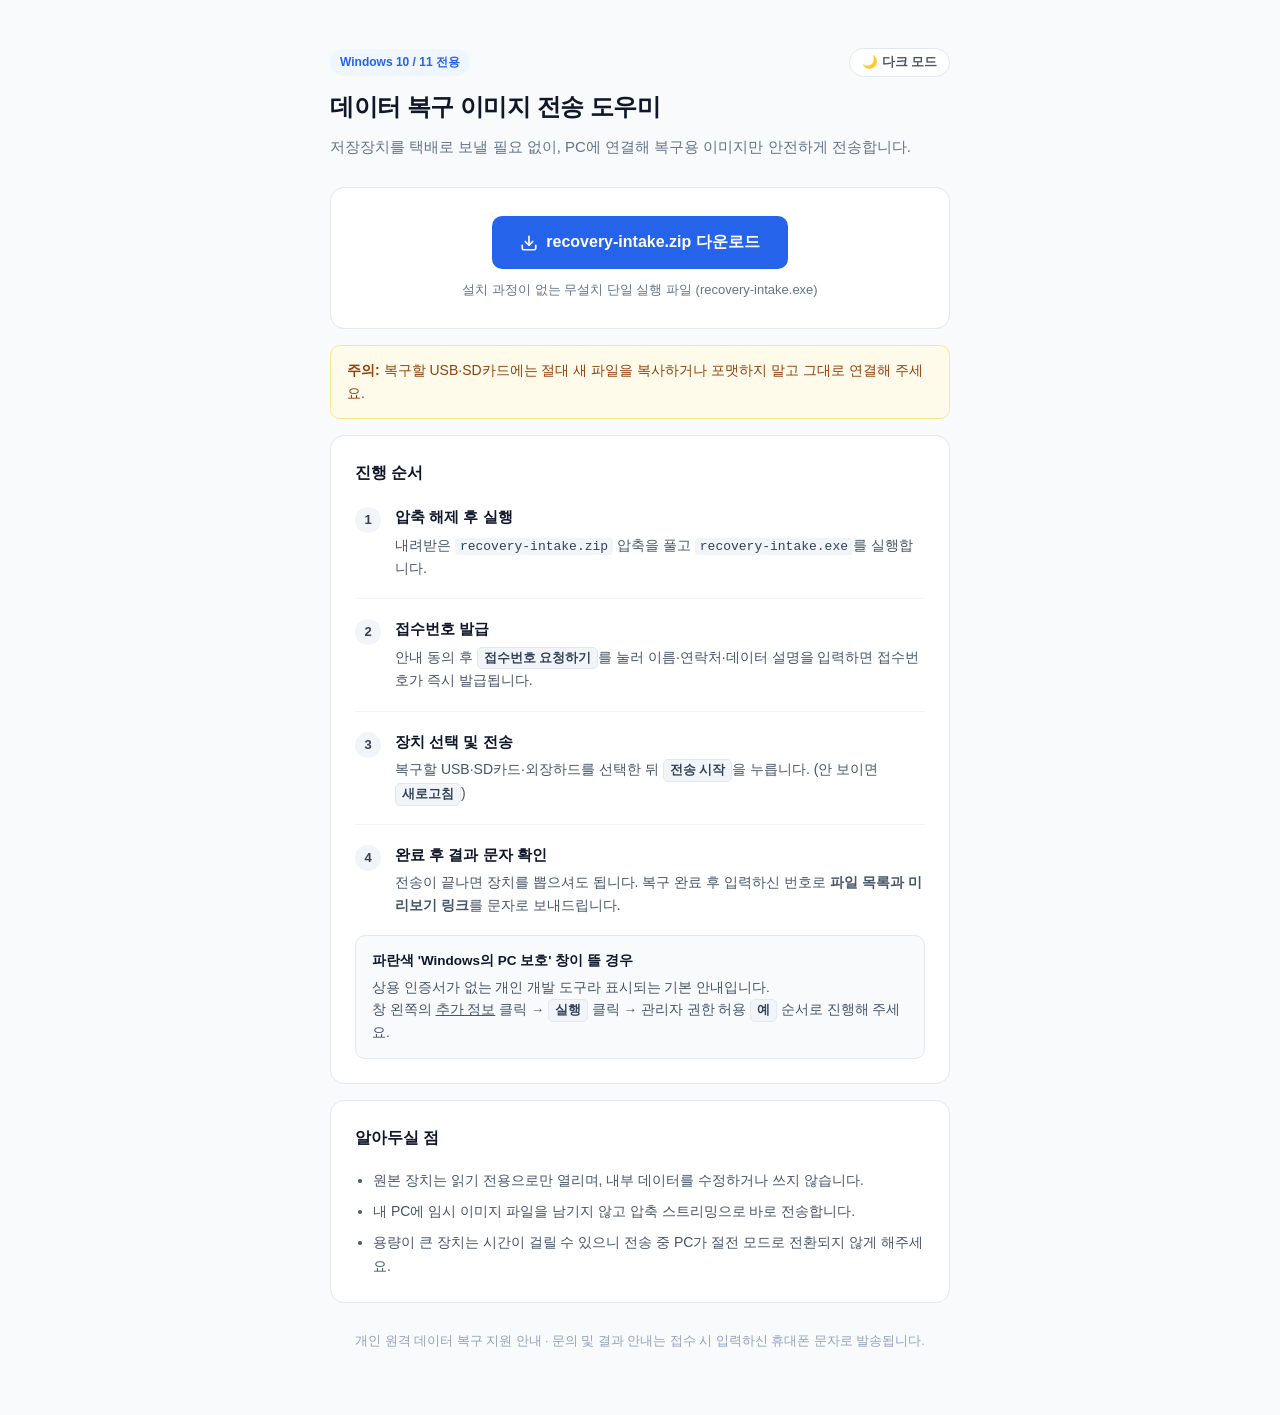
==== commit 17d1e1b0: "Remove error log file saving note from index.html Removed a line about error log file saving from th" ====
--- a/index.html
+++ b/index.html
@@ -80,7 +80,6 @@
         <li>원본 장치는 읽기 전용으로만 열리며, 내부 데이터를 수정하거나 쓰지 않습니다.</li>
         <li>내 PC에 임시 이미지 파일을 남기지 않고 압축 스트리밍으로 바로 전송합니다.</li>
         <li>용량이 큰 장치는 시간이 걸릴 수 있으니 전송 중 PC가 절전 모드로 전환되지 않게 해주세요.</li>
-        <li>오류 발생 시 바탕화면에 로그 파일이 자동 저장되니 해당 파일만 전달해 주시면 됩니다.</li>
       </ul>
     </section>
 
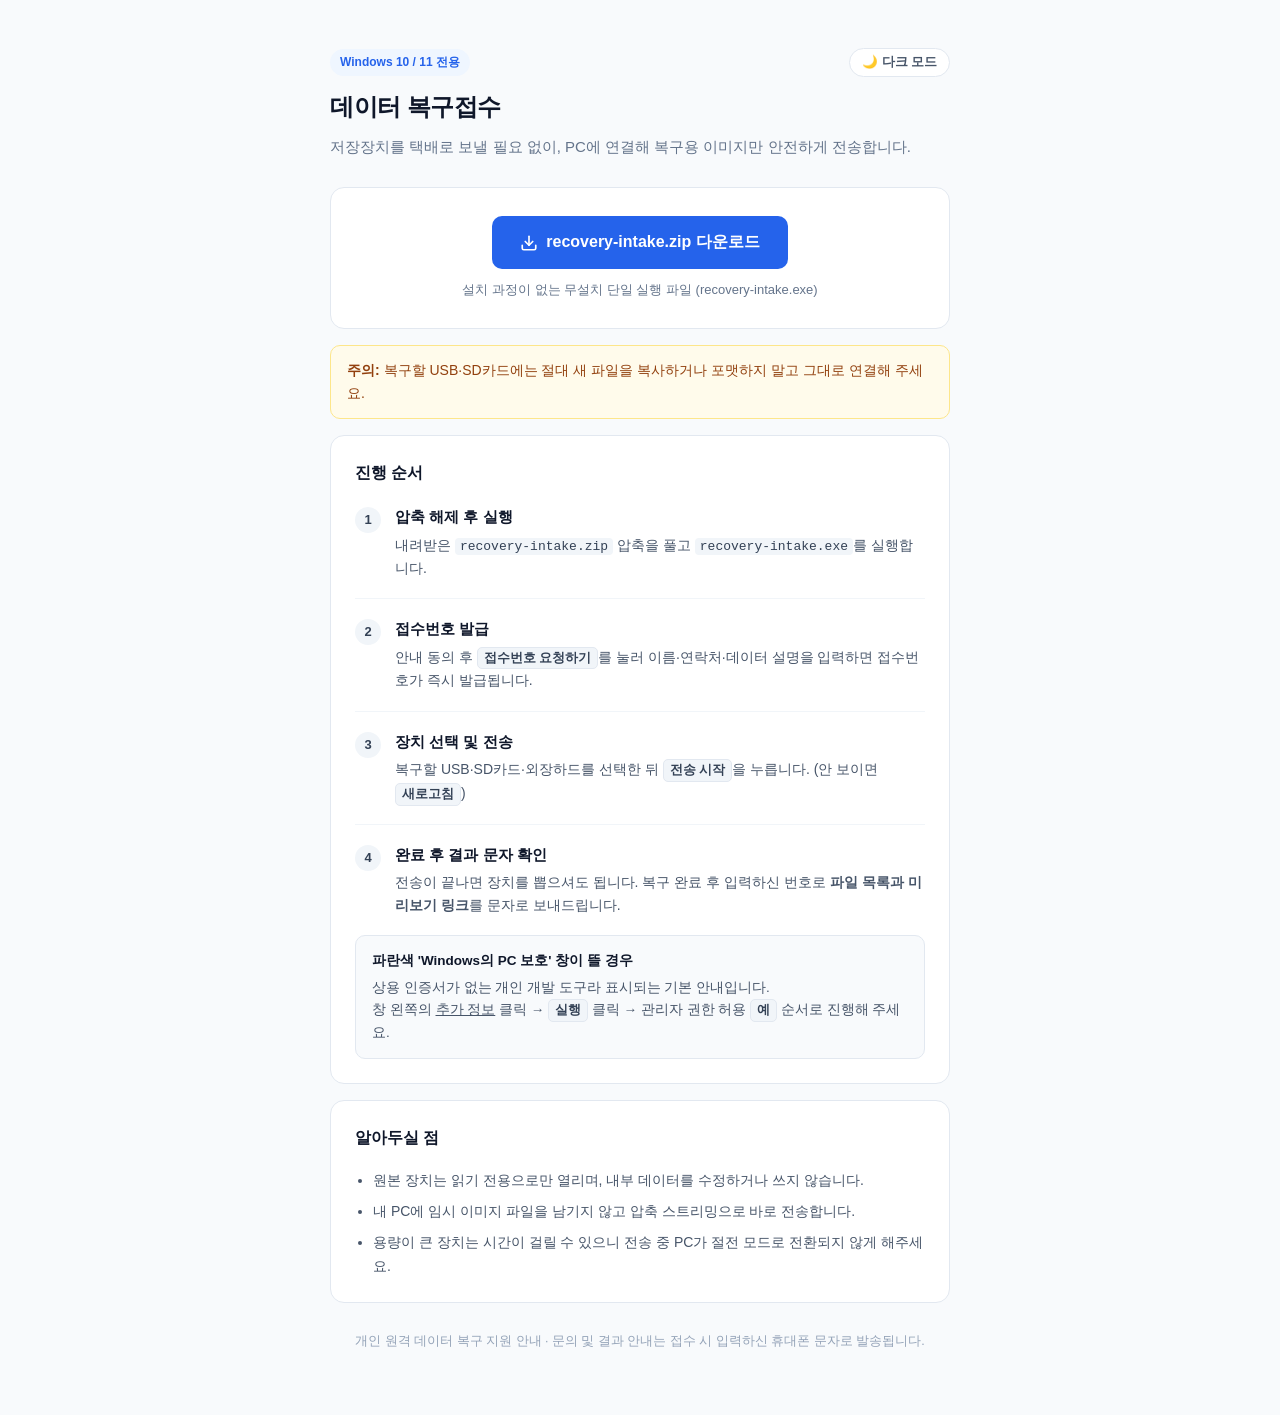
==== commit 71a307b5: "Update header title for data recovery service" ====
--- a/index.html
+++ b/index.html
@@ -3,7 +3,7 @@
 <head>
   <meta charset="UTF-8">
   <meta name="viewport" content="width=device-width, initial-scale=1.0">
-  <title>데이터 복구 접수 프로그램 다운로드 페이지</title>
+  <title>데이터 복구 접수</title>
   <link rel="stylesheet" href="style.css?v=2">
   <script src="app.js?v=2" defer></script>
 </head>
@@ -14,7 +14,7 @@
         <span class="badge">Windows 10 / 11 전용</span>
         <button id="theme-toggle" class="theme-btn" type="button" aria-label="테마 변경">🌙 다크 모드</button>
       </div>
-      <h1>데이터 복구 이미지 전송 도우미</h1>
+      <h1>데이터 복구접수</h1>
       <p class="subtitle">저장장치를 택배로 보낼 필요 없이, PC에 연결해 복구용 이미지만 안전하게 전송합니다.</p>
     </header>
 
